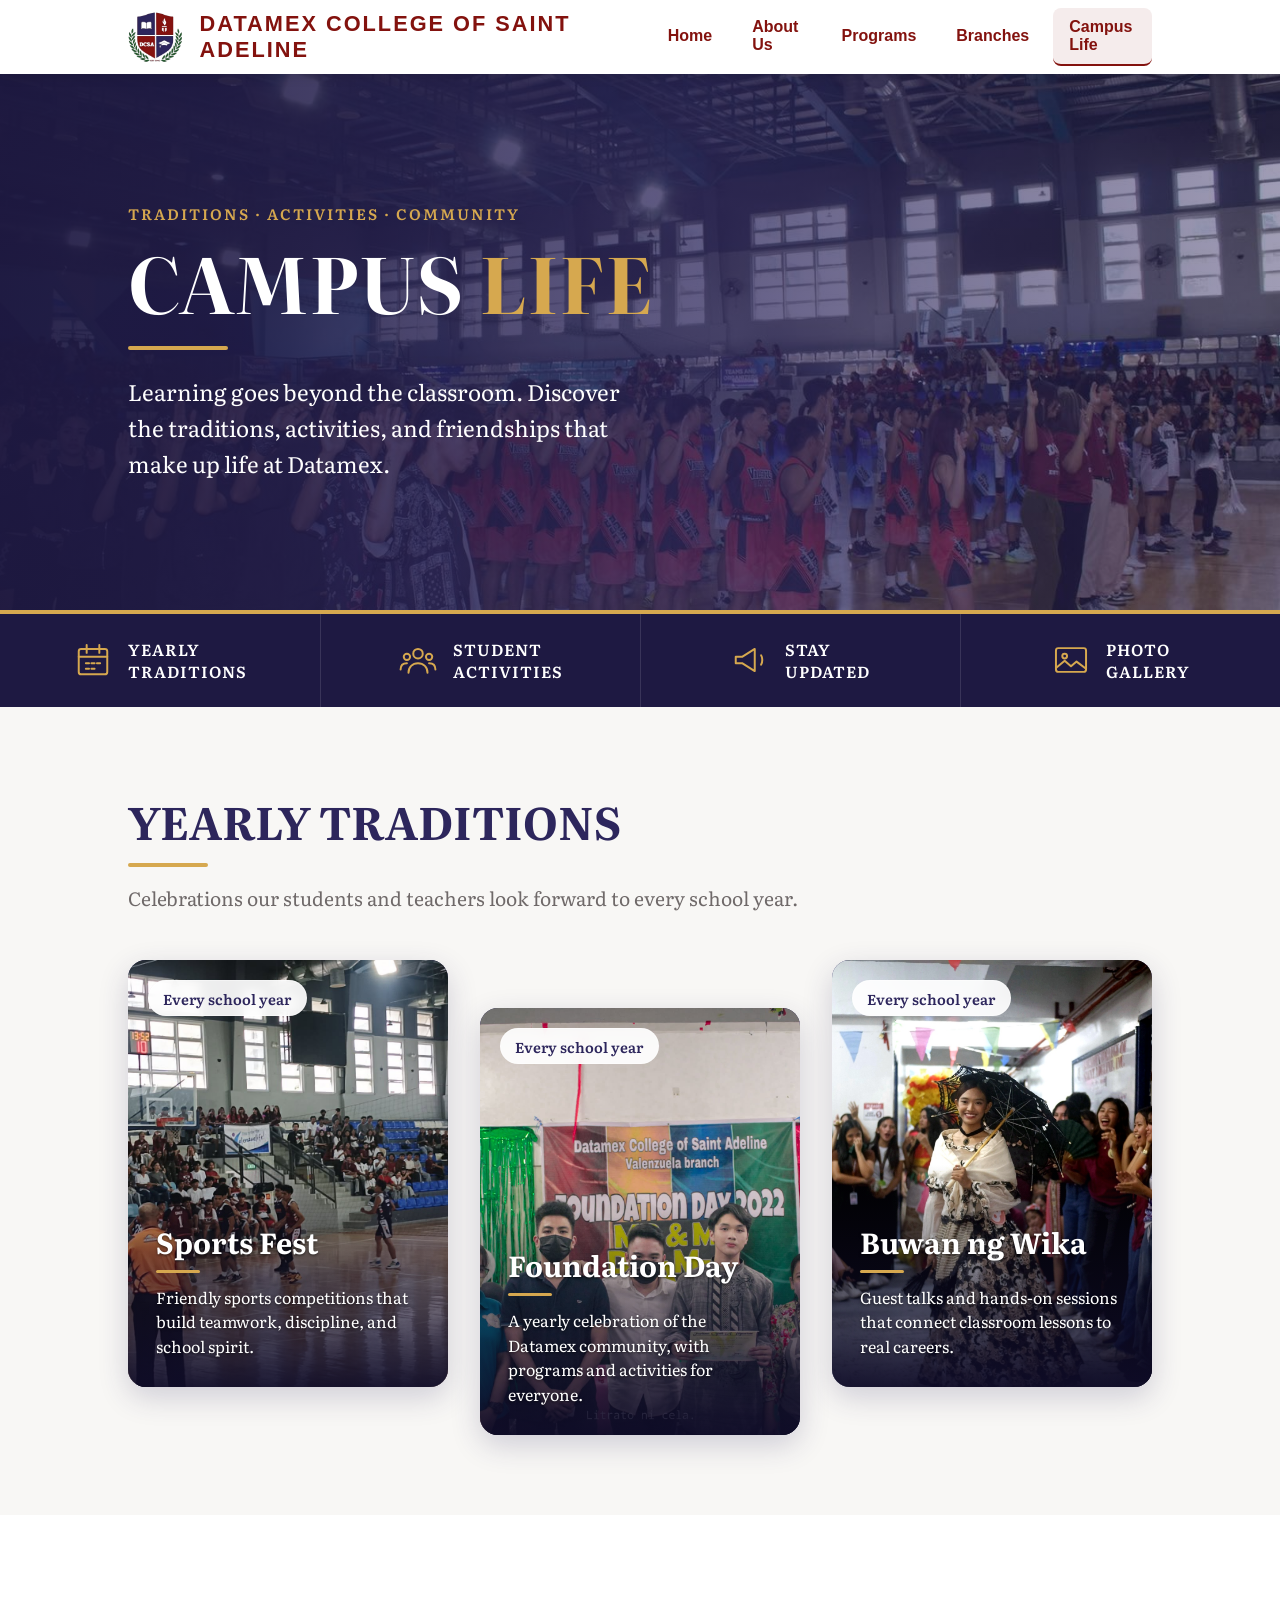
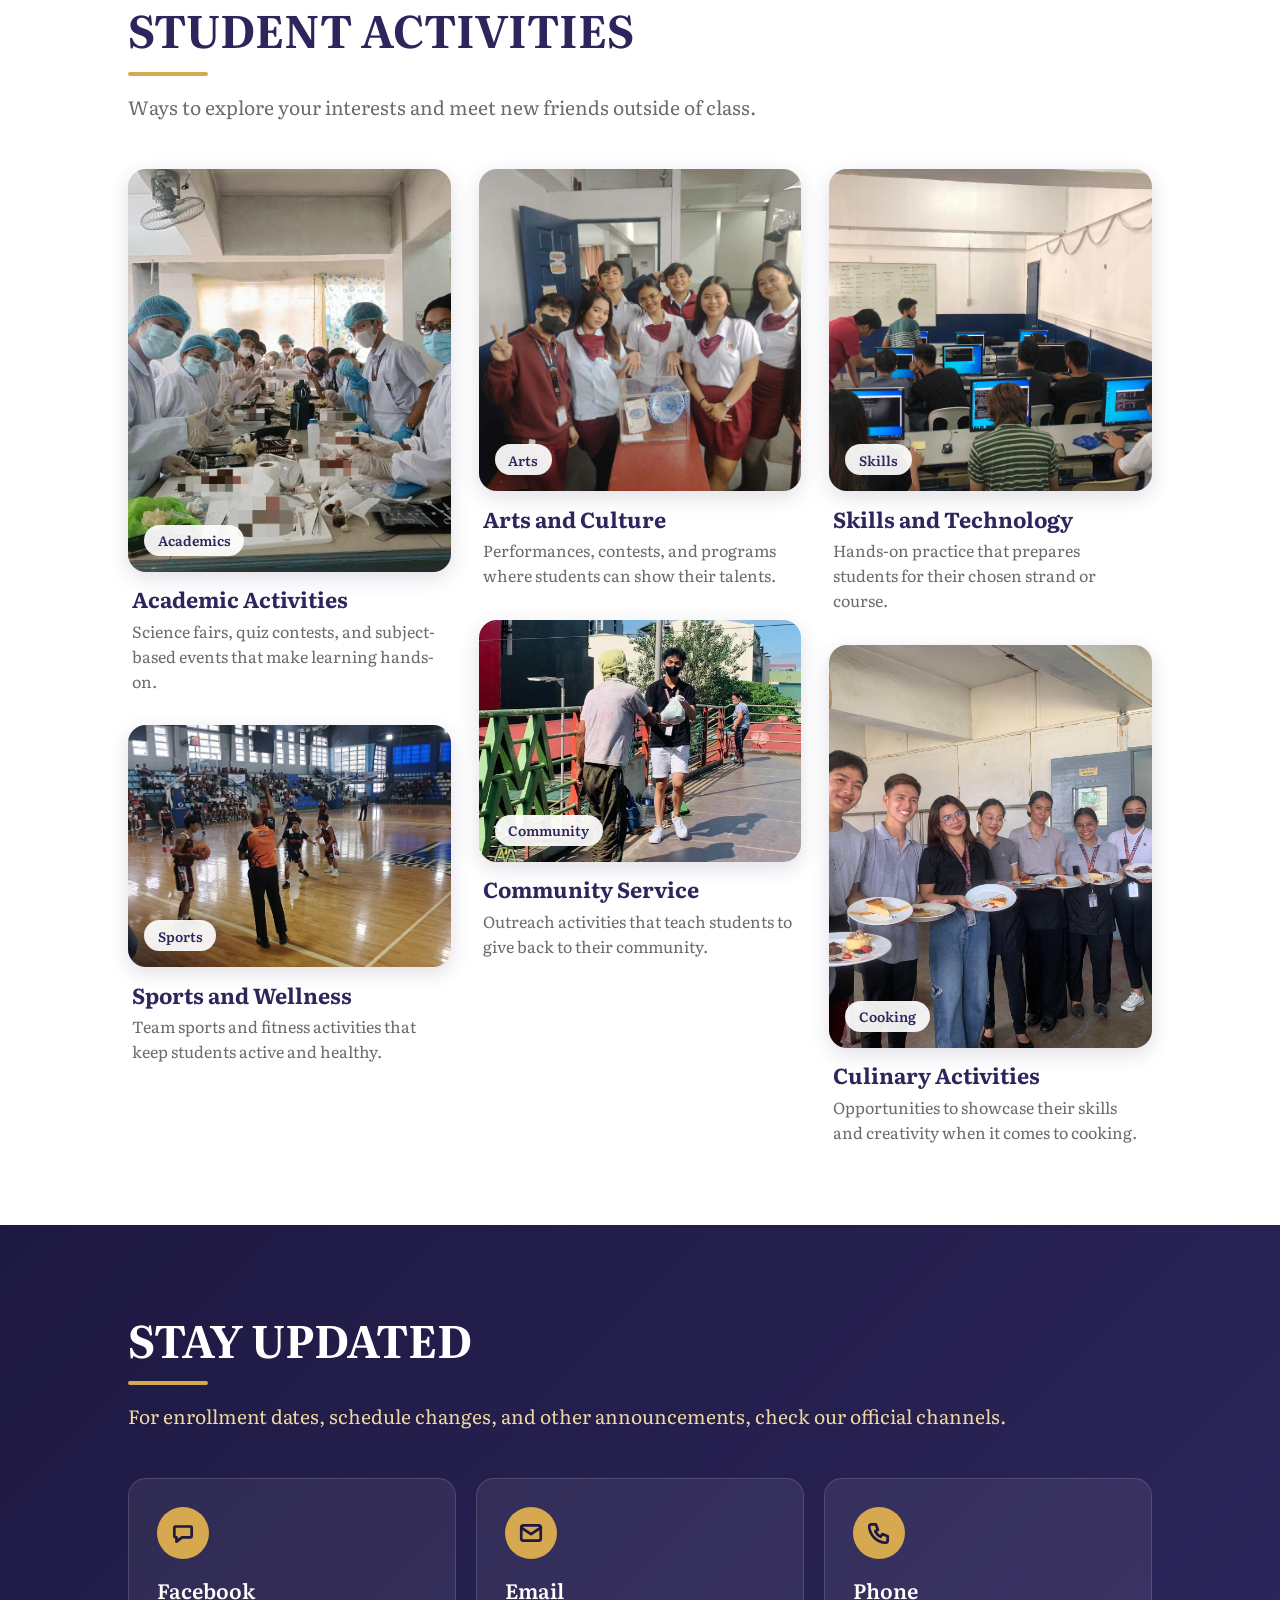
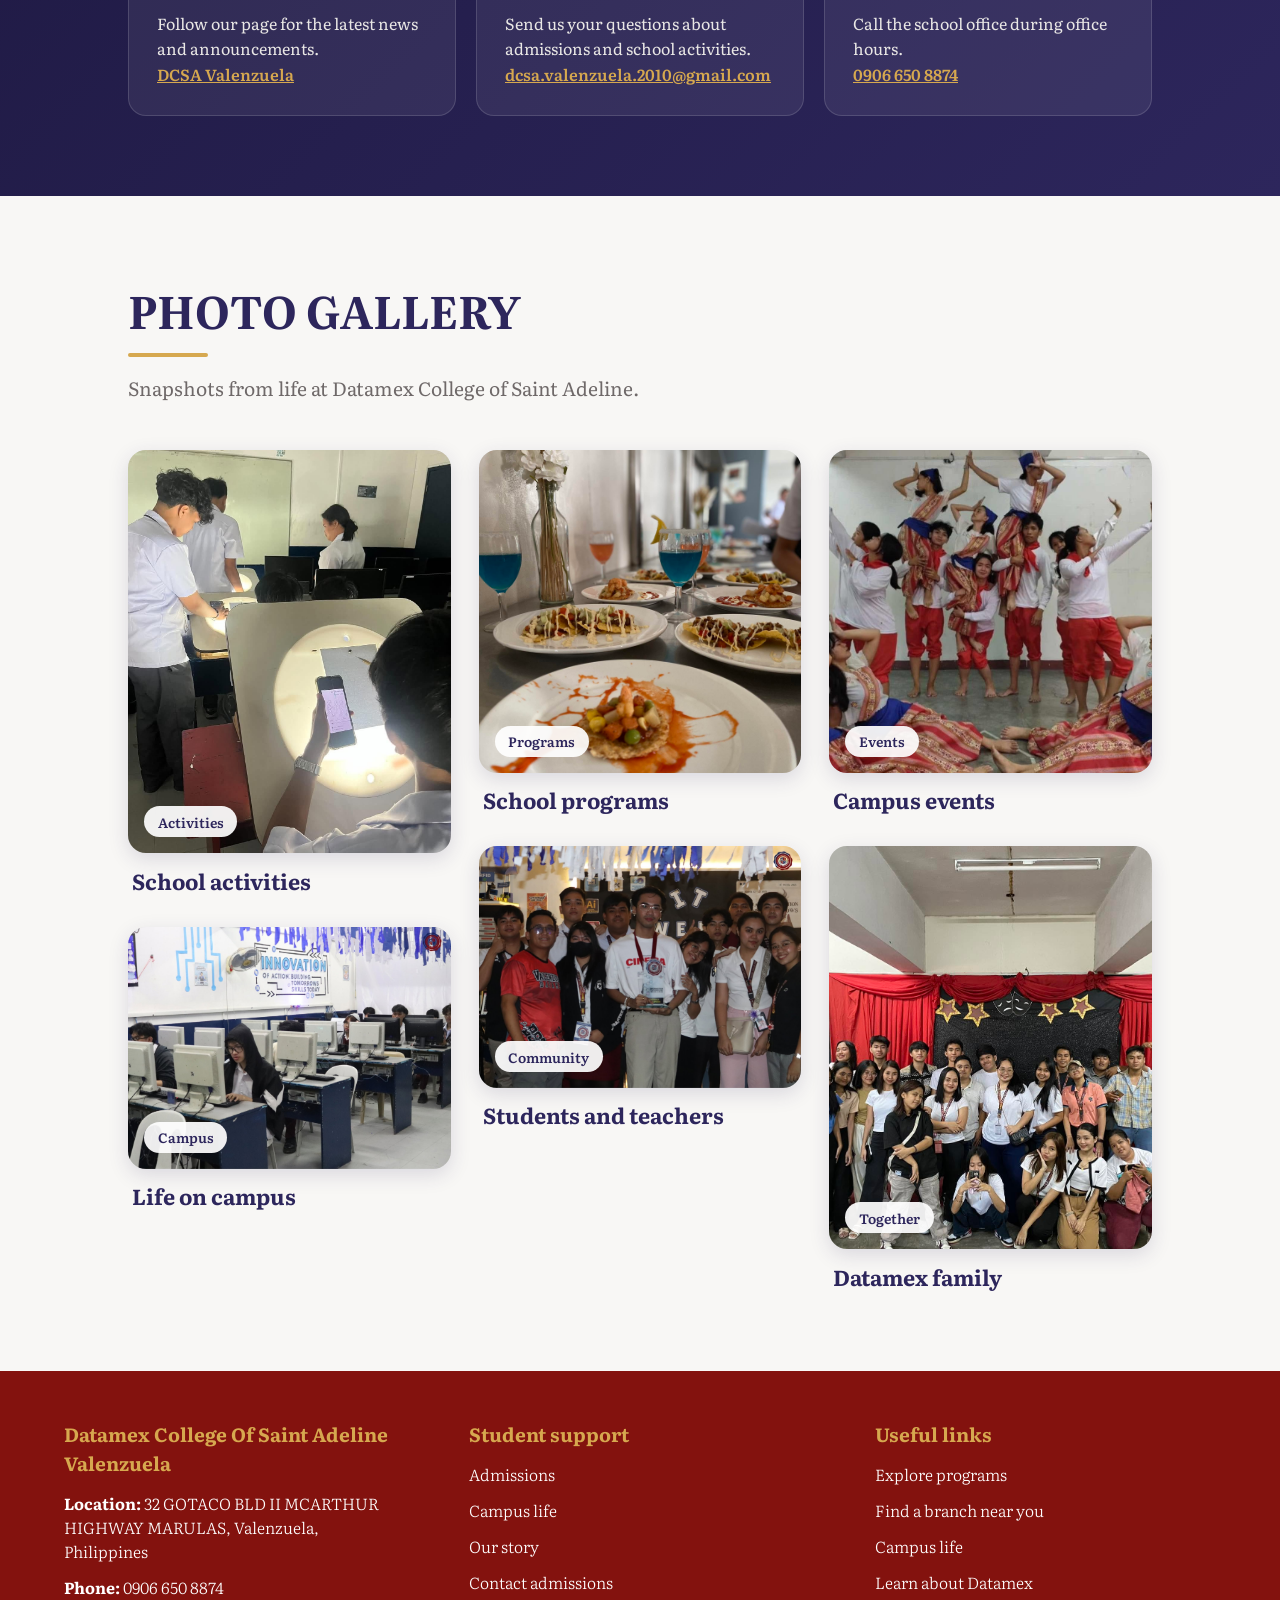
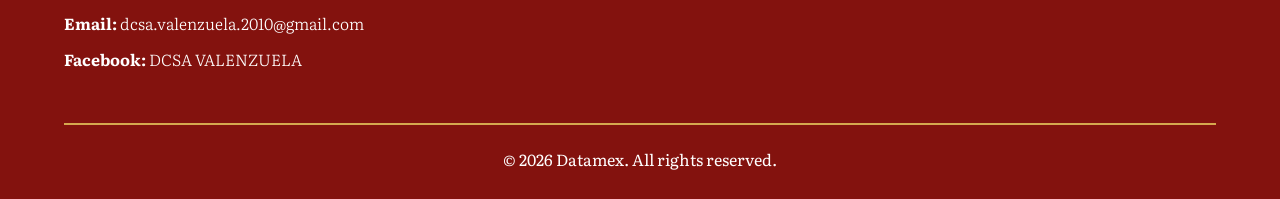
==== events.html @ 6ff703e0 "Added images and videos" ====
<!DOCTYPE html>
<html lang="en">
<head>
    <meta charset="UTF-8">
    <meta name="viewport" content="width=device-width, initial-scale=1.0">
    <meta name="description" content="Campus life at Datamex College of Saint Adeline: yearly traditions, student activities, and where to find the latest news.">
<link rel="preconnect" href="https://fonts.googleapis.com">
<link rel="preconnect" href="https://fonts.gstatic.com" crossorigin>
<link href="https://fonts.googleapis.com/css2?family=Literata:ital,opsz,wght@0,7..72,200..900;1,7..72,200..900&display=swap" rel="stylesheet">
    <link rel="stylesheet" href="styles.css">
    <link rel="stylesheet" href="events.css">
    <title>DCSA | Campus Life</title>
</head>
<body>
<header class="header">
    <a href="index.html" class="logo">
        <span class="logo-img"><img src="images/schools/datamexlogo.jpg" alt=""></span>
        <span class="logo-text">DATAMEX COLLEGE OF SAINT ADELINE</span>
    </a>

    <input type="checkbox" id="nav-check" class="nav-check" aria-label="Toggle navigation menu">
    <label for="nav-check" class="nav-toggle" aria-hidden="true"><span class="bar"></span></label>
    <label for="nav-check" class="nav-backdrop" aria-hidden="true"></label>

    <nav class="navbar" aria-label="Main navigation">
        <a href="index.html" >Home</a>
        <a href="about.html">About Us</a>
        <a href="programs.html">Programs</a>
        <a href="branches.html">Branches</a>
        <a href="events.html" aria-current="page">Campus Life</a>
    </nav>
</header>

<!--Hero-->
<section class="events-hero" id="events-top">
    <div class="eh-main">
        <div class="eh-content">
            <p class="eh-eyebrow">Traditions · Activities · Community</p>
            <h1>Campus <span>Life</span></h1>
            <div class="eh-divider"></div>
            <p class="eh-text">
                Learning goes beyond the classroom. Discover the traditions,
                activities, and friendships that make up life at Datamex.
            </p>
        </div>
    </div>

    <ul class="eh-links">
        <li>
            <a href="#traditions">
                <svg viewBox="0 0 48 48" aria-hidden="true">
                    <rect x="6" y="10" width="36" height="32" rx="3"/>
                    <path d="M6 20h36M16 5v10M32 5v10"/>
                    <path d="M15 28h4M22 28h4M29 28h4M15 35h4M22 35h4"/>
                </svg>
                <span>Yearly<br>Traditions</span>
            </a>
        </li>
        <li>
            <a href="#activities">
                <svg viewBox="0 0 48 48" aria-hidden="true">
                    <circle cx="24" cy="16" r="6"/>
                    <circle cx="10" cy="20" r="4"/>
                    <circle cx="38" cy="20" r="4"/>
                    <path d="M12 40c0-7 5-12 12-12s12 5 12 12"/>
                    <path d="M2 36c0-5 3-8 8-8M46 36c0-5-3-8-8-8"/>
                </svg>
                <span>Student<br>Activities</span>
            </a>
        </li>
        <li>
            <a href="#stay-updated">
                <svg viewBox="0 0 48 48" aria-hidden="true">
                    <path d="M6 20v8h8l16 10V10L14 20H6Z"/>
                    <path d="M38 18c2 3 2 9 0 12"/>
                </svg>
                <span>Stay<br>Updated</span>
            </a>
        </li>
        <li>
            <a href="#gallery">
                <svg viewBox="0 0 48 48" aria-hidden="true">
                    <rect x="5" y="9" width="38" height="30" rx="3"/>
                    <circle cx="16" cy="19" r="3"/>
                    <path d="M5 34l11-9 8 7 7-6 12 9"/>
                </svg>
                <span>Photo<br>Gallery</span>
            </a>
        </li>
    </ul>
</section>

<!-- Yearly Traditions -->
<section class="ev-section ev-traditions" id="traditions">
    <div class="ev-head">
        <h2>Yearly Traditions</h2>
        <p>Celebrations our students and teachers look forward to every school year.</p>
    </div>

    <div class="ev-posters">
        <article class="ev-poster" id="tr-1">
            <img src="images/schools/yearly-event.jpg" alt="Students taking part in an intramurals game">
            <span class="ev-pill">Every school year</span>
            <div class="ev-poster-body">
                <h3>Sports Fest</h3>
                <p>Friendly sports competitions that build teamwork, discipline, and school spirit.</p>
            </div>
            <a class="ev-open" href="#lb-tr-1" aria-label="View larger photo: Sports Fest"></a>
        </article>

        <article class="ev-poster" id="tr-2">
            <img src="images/schools/foundation-day.jpg" alt="Students and teachers celebrating Foundation Day">
            <span class="ev-pill">Every school year</span>
            <div class="ev-poster-body">
                <h3>Foundation Day</h3>
                <p>A yearly celebration of the Datamex community, with programs and activities for everyone.</p>
            </div>
            <a class="ev-open" href="#lb-tr-2" aria-label="View larger photo: Foundation Day"></a>
        </article>

        <article class="ev-poster" id="tr-3">
            <img src="images/schools/buwan-ng-wika.jpg" alt="Students attending a seminar">
            <span class="ev-pill">Every school year</span>
            <div class="ev-poster-body">
                <h3>Buwan ng Wika</h3>
                <p>Guest talks and hands-on sessions that connect classroom lessons to real careers.</p>
            </div>
            <a class="ev-open" href="#lb-tr-3" aria-label="View larger photo: Buwan ng Wika"></a>
        </article>
    </div>
</section>

<!-- Student Activities -->
<section class="ev-section ev-activities" id="activities">
    <div class="ev-head">
        <h2>Student Activities</h2>
        <p>Ways to explore your interests and meet new friends outside of class.</p>
    </div>

    <div class="ev-masonry">
        <figure class="ev-pin ev-pin--tall" id="act-1">
            <div class="ev-pin-img">
                <img src="images/schools/student-activities.jpg" alt="Students joining a science activity" loading="lazy">
                <span class="ev-pin-tag">Academics</span>
                <a class="ev-open" href="#lb-act-1" aria-label="View larger photo: Academic Activities"></a>
            </div>
            <figcaption>
                <h3>Academic Activities</h3>
                <p>Science fairs, quiz contests, and subject-based events that make learning hands-on.</p>
            </figcaption>
        </figure>
        <figure class="ev-pin ev-pin--short" id="act-2">
            <div class="ev-pin-img">
                <img src="images/schools/photo7.jpg" alt="Students playing sports on campus" loading="lazy">
                <span class="ev-pin-tag">Sports</span>
                <a class="ev-open" href="#lb-act-2" aria-label="View larger photo: Sports and Wellness"></a>
            </div>
            <figcaption>
                <h3>Sports and Wellness</h3>
                <p>Team sports and fitness activities that keep students active and healthy.</p>
            </figcaption>
        </figure>
        <figure class="ev-pin ev-pin--mid" id="act-3">
            <div class="ev-pin-img">
                <img src="images/schools/photo2.jpg" alt="Students performing at a school program" loading="lazy">
                <span class="ev-pin-tag">Arts</span>
                <a class="ev-open" href="#lb-act-3" aria-label="View larger photo: Arts and Culture"></a>
            </div>
            <figcaption>
                <h3>Arts and Culture</h3>
                <p>Performances, contests, and programs where students can show their talents.</p>
            </figcaption>
        </figure>
        <figure class="ev-pin ev-pin--short" id="act-4">
            <div class="ev-pin-img">
                <img src="images/schools/com-sevice.jpg" alt="Students working together on a project" loading="lazy">
                <span class="ev-pin-tag">Community</span>
                <a class="ev-open" href="#lb-act-4" aria-label="View larger photo: Community Service"></a>
            </div>
            <figcaption>
                <h3>Community Service</h3>
                <p>Outreach activities that teach students to give back to their community.</p>
            </figcaption>
        </figure>
        <figure class="ev-pin ev-pin--mid" id="act-5">
            <div class="ev-pin-img">
                <img src="images/schools/photo5.jpg" alt="Students using computers in a lab" loading="lazy">
                <span class="ev-pin-tag">Skills</span>
                <a class="ev-open" href="#lb-act-5" aria-label="View larger photo: Skills and Technology"></a>
            </div>
            <figcaption>
                <h3>Skills and Technology</h3>
                <p>Hands-on practice that prepares students for their chosen strand or course.</p>
            </figcaption>
        </figure>
        <figure class="ev-pin ev-pin--tall" id="act-6">
            <div class="ev-pin-img">
                <img src="images/schools/culinary.jpg" alt="Students gathered as a group" loading="lazy">
                <span class="ev-pin-tag">Cooking</span>
                <a class="ev-open" href="#lb-act-6" aria-label="View larger photo: Culinary Activities"></a>
            </div>
            <figcaption>
                <h3>Culinary Activities</h3>
                <p>Opportunities to showcase their skills and creativity when it comes to cooking.</p>
            </figcaption>
        </figure>
    </div>
</section>

<!-- Stay Updated -->
<section class="ev-section ev-announce" id="stay-updated">
    <div class="ev-head">
        <h2>Stay Updated</h2>
        <p>For enrollment dates, schedule changes, and other announcements, check our official channels.</p>
    </div>

    <ul class="ev-channels">
        <li>
            <span class="ev-icon"><svg viewBox="0 0 24 24" aria-hidden="true"><path d="M5 6h14a1 1 0 0 1 1 1v8a1 1 0 0 1-1 1H11l-5 4v-4H5a1 1 0 0 1-1-1V7a1 1 0 0 1 1-1Z"/></svg></span>
            <h3>Facebook</h3>
            <p>Follow our page for the latest news and announcements.</p>
            <p><a href="https://www.facebook.com/datamexcollegeofstadelinevalenzuela">DCSA Valenzuela</a></p>
        </li>
        <li>
            <span class="ev-icon"><svg viewBox="0 0 24 24" aria-hidden="true"><rect x="3" y="5" width="18" height="14" rx="2"/><path d="m3 7 9 6 9-6"/></svg></span>
            <h3>Email</h3>
            <p>Send us your questions about admissions and school activities.</p>
            <p><a href="mailto:dcsa.valenzuela.2010@gmail.com">dcsa.valenzuela.2010@gmail.com</a></p>
        </li>
        <li>
            <span class="ev-icon"><svg viewBox="0 0 24 24" aria-hidden="true"><path d="M5 4h4l2 5-2.5 1.5a11 11 0 0 0 5 5L15 13l5 2v4a2 2 0 0 1-2 2A16 16 0 0 1 3 6a2 2 0 0 1 2-2Z"/></svg></span>
            <h3>Phone</h3>
            <p>Call the school office during office hours.</p>
            <p><a href="tel:+639066508874">0906 650 8874</a></p>
        </li>
    </ul>
</section>

<!-- Photo Gallery -->
<section class="ev-section ev-gallery" id="gallery">
    <div class="ev-head">
        <h2>Photo Gallery</h2>
        <p>Snapshots from life at Datamex College of Saint Adeline.</p>
    </div>

    <div class="ev-masonry">
        <figure class="ev-pin ev-pin--tall" id="gal-1">
            <div class="ev-pin-img">
                <img src="images/schools/cl-animation.jpg" alt="Students gathered during a school activity" loading="lazy">
                <span class="ev-pin-tag">Activities</span>
                <a class="ev-open" href="#lb-gal-1" aria-label="View larger photo: School activities"></a>
            </div>
            <figcaption>
                <h3>School activities</h3>
            </figcaption>
        </figure>
        <figure class="ev-pin ev-pin--short" id="gal-2">
            <div class="ev-pin-img">
                <img src="images/schools/cl-lifeoncampus.jpg" alt="Students on campus" loading="lazy">
                <span class="ev-pin-tag">Campus</span>
                <a class="ev-open" href="#lb-gal-2" aria-label="View larger photo: Life on campus"></a>
            </div>
            <figcaption>
                <h3>Life on campus</h3>
            </figcaption>
        </figure>
        <figure class="ev-pin ev-pin--mid" id="gal-3">
            <div class="ev-pin-img">
                <img src="images/schools/cookingevent.jpg" alt="Students at a school program" loading="lazy">
                <span class="ev-pin-tag">Programs</span>
                <a class="ev-open" href="#lb-gal-3" aria-label="View larger photo: School programs"></a>
            </div>
            <figcaption>
                <h3>School programs</h3>
            </figcaption>
        </figure>
        <figure class="ev-pin ev-pin--short" id="gal-4">
            <div class="ev-pin-img">
                <img src="images/schools/cl-students-teachers.jpg" alt="Students and teachers together" loading="lazy">
                <span class="ev-pin-tag">Community</span>
                <a class="ev-open" href="#lb-gal-4" aria-label="View larger photo: Students and teachers"></a>
            </div>
            <figcaption>
                <h3>Students and teachers</h3>
            </figcaption>
        </figure>
        <figure class="ev-pin ev-pin--mid" id="gal-5">
            <div class="ev-pin-img">
                <img src="images/schools/cl-campusevents.jpg" alt="Students enjoying a campus event" loading="lazy">
                <span class="ev-pin-tag">Events</span>
                <a class="ev-open" href="#lb-gal-5" aria-label="View larger photo: Campus events"></a>
            </div>
            <figcaption>
                <h3>Campus events</h3>
            </figcaption>
        </figure>
        <figure class="ev-pin ev-pin--tall" id="gal-6">
            <div class="ev-pin-img">
                <img src="images/schools/cl-datamexfam.jpg" alt="A group photo of Datamex students" loading="lazy">
                <span class="ev-pin-tag">Together</span>
                <a class="ev-open" href="#lb-gal-6" aria-label="View larger photo: Datamex family"></a>
            </div>
            <figcaption>
                <h3>Datamex family</h3>
            </figcaption>
        </figure>
    </div>
</section>

<!-- Photo viewers (CSS only, :target) -->
<div class="ev-lightbox" id="lb-tr-1" role="dialog" aria-label="Sports Fest">
    <a class="el-backdrop" href="#tr-1" aria-label="Close"></a>
    <figure>
        <img src="images/schools/yearly-event.jpg" alt="Students taking part in an intramurals game" loading="lazy">
        <figcaption>Sports Fest</figcaption>
    </figure>
    <a class="el-btn el-close" href="#tr-1" aria-label="Close">&times;</a>
    <a class="el-btn el-prev" href="#lb-tr-3" aria-label="Previous photo">&#8249;</a>
    <a class="el-btn el-next" href="#lb-tr-2" aria-label="Next photo">&#8250;</a>
</div>

<div class="ev-lightbox" id="lb-tr-2" role="dialog" aria-label="Foundation Day">
    <a class="el-backdrop" href="#tr-2" aria-label="Close"></a>
    <figure>
        <img src="images/schools/foundation-day.jpg" alt="Students and teachers celebrating Foundation Day" loading="lazy">
        <figcaption>Foundation Day</figcaption>
    </figure>
    <a class="el-btn el-close" href="#tr-2" aria-label="Close">&times;</a>
    <a class="el-btn el-prev" href="#lb-tr-1" aria-label="Previous photo">&#8249;</a>
    <a class="el-btn el-next" href="#lb-tr-3" aria-label="Next photo">&#8250;</a>
</div>

<div class="ev-lightbox" id="lb-tr-3" role="dialog" aria-label="Buwan ng Wika">
    <a class="el-backdrop" href="#tr-3" aria-label="Close"></a>
    <figure>
        <img src="images/schools/buwan-ng-wika.jpg" alt="Students attending a seminar" loading="lazy">
        <figcaption>Buwan ng Wika</figcaption>
    </figure>
    <a class="el-btn el-close" href="#tr-3" aria-label="Close">&times;</a>
    <a class="el-btn el-prev" href="#lb-tr-2" aria-label="Previous photo">&#8249;</a>
    <a class="el-btn el-next" href="#lb-tr-1" aria-label="Next photo">&#8250;</a>
</div>

<div class="ev-lightbox" id="lb-act-1" role="dialog" aria-label="Academic Activities">
    <a class="el-backdrop" href="#act-1" aria-label="Close"></a>
    <figure>
        <img src="images/schools/student-activities.jpg" alt="Students joining a science activity" loading="lazy">
        <figcaption>Academic Activities</figcaption>
    </figure>
    <a class="el-btn el-close" href="#act-1" aria-label="Close">&times;</a>
    <a class="el-btn el-prev" href="#lb-act-6" aria-label="Previous photo">&#8249;</a>
    <a class="el-btn el-next" href="#lb-act-2" aria-label="Next photo">&#8250;</a>
</div>

<div class="ev-lightbox" id="lb-act-2" role="dialog" aria-label="Sports and Wellness">
    <a class="el-backdrop" href="#act-2" aria-label="Close"></a>
    <figure>
        <img src="images/schools/photo7.jpg" alt="Students playing sports on campus" loading="lazy">
        <figcaption>Sports and Wellness</figcaption>
    </figure>
    <a class="el-btn el-close" href="#act-2" aria-label="Close">&times;</a>
    <a class="el-btn el-prev" href="#lb-act-1" aria-label="Previous photo">&#8249;</a>
    <a class="el-btn el-next" href="#lb-act-3" aria-label="Next photo">&#8250;</a>
</div>

<div class="ev-lightbox" id="lb-act-3" role="dialog" aria-label="Arts and Culture">
    <a class="el-backdrop" href="#act-3" aria-label="Close"></a>
    <figure>
        <img src="images/schools/photo2.jpg" alt="Students performing at a school program" loading="lazy">
        <figcaption>Arts and Culture</figcaption>
    </figure>
    <a class="el-btn el-close" href="#act-3" aria-label="Close">&times;</a>
    <a class="el-btn el-prev" href="#lb-act-2" aria-label="Previous photo">&#8249;</a>
    <a class="el-btn el-next" href="#lb-act-4" aria-label="Next photo">&#8250;</a>
</div>

<div class="ev-lightbox" id="lb-act-4" role="dialog" aria-label="Community Service">
    <a class="el-backdrop" href="#act-4" aria-label="Close"></a>
    <figure>
        <img src="images/schools/com-sevice.jpg" alt="Students working together on a project" loading="lazy">
        <figcaption>Community Service</figcaption>
    </figure>
    <a class="el-btn el-close" href="#act-4" aria-label="Close">&times;</a>
    <a class="el-btn el-prev" href="#lb-act-3" aria-label="Previous photo">&#8249;</a>
    <a class="el-btn el-next" href="#lb-act-5" aria-label="Next photo">&#8250;</a>
</div>

<div class="ev-lightbox" id="lb-act-5" role="dialog" aria-label="Skills and Technology">
    <a class="el-backdrop" href="#act-5" aria-label="Close"></a>
    <figure>
        <img src="images/schools/photo5.jpg" alt="Students using computers in a lab" loading="lazy">
        <figcaption>Skills and Technology</figcaption>
    </figure>
    <a class="el-btn el-close" href="#act-5" aria-label="Close">&times;</a>
    <a class="el-btn el-prev" href="#lb-act-4" aria-label="Previous photo">&#8249;</a>
    <a class="el-btn el-next" href="#lb-act-6" aria-label="Next photo">&#8250;</a>
</div>

<div class="ev-lightbox" id="lb-act-6" role="dialog" aria-label="Culinary Activities">
    <a class="el-backdrop" href="#act-6" aria-label="Close"></a>
    <figure>
        <img src="images/schools/culinary.jpg" alt="Students gathered as a group" loading="lazy">
        <figcaption>Culinary Activities</figcaption>
    </figure>
    <a class="el-btn el-close" href="#act-6" aria-label="Close">&times;</a>
    <a class="el-btn el-prev" href="#lb-act-5" aria-label="Previous photo">&#8249;</a>
    <a class="el-btn el-next" href="#lb-act-1" aria-label="Next photo">&#8250;</a>
</div>

<div class="ev-lightbox" id="lb-gal-1" role="dialog" aria-label="School activities">
    <a class="el-backdrop" href="#gal-1" aria-label="Close"></a>
    <figure>
        <img src="images/schools/cl-animation.jpg" alt="Students gathered during a school activity" loading="lazy">
        <figcaption>School activities</figcaption>
    </figure>
    <a class="el-btn el-close" href="#gal-1" aria-label="Close">&times;</a>
    <a class="el-btn el-prev" href="#lb-gal-6" aria-label="Previous photo">&#8249;</a>
    <a class="el-btn el-next" href="#lb-gal-2" aria-label="Next photo">&#8250;</a>
</div>

<div class="ev-lightbox" id="lb-gal-2" role="dialog" aria-label="Life on campus">
    <a class="el-backdrop" href="#gal-2" aria-label="Close"></a>
    <figure>
        <img src="images/schools/cl-lifeoncampus.jpg" alt="Students on campus" loading="lazy">
        <figcaption>Life on campus</figcaption>
    </figure>
    <a class="el-btn el-close" href="#gal-2" aria-label="Close">&times;</a>
    <a class="el-btn el-prev" href="#lb-gal-1" aria-label="Previous photo">&#8249;</a>
    <a class="el-btn el-next" href="#lb-gal-3" aria-label="Next photo">&#8250;</a>
</div>

<div class="ev-lightbox" id="lb-gal-3" role="dialog" aria-label="School programs">
    <a class="el-backdrop" href="#gal-3" aria-label="Close"></a>
    <figure>
        <img src="images/schools/cookingevent.jpg" alt="Students at a school program" loading="lazy">
        <figcaption>School programs</figcaption>
    </figure>
    <a class="el-btn el-close" href="#gal-3" aria-label="Close">&times;</a>
    <a class="el-btn el-prev" href="#lb-gal-2" aria-label="Previous photo">&#8249;</a>
    <a class="el-btn el-next" href="#lb-gal-4" aria-label="Next photo">&#8250;</a>
</div>

<div class="ev-lightbox" id="lb-gal-4" role="dialog" aria-label="Students and teachers">
    <a class="el-backdrop" href="#gal-4" aria-label="Close"></a>
    <figure>
        <img src="images/schools/cl-students-teachers.jpg" alt="Students and teachers together" loading="lazy">
        <figcaption>Students and teachers</figcaption>
    </figure>
    <a class="el-btn el-close" href="#gal-4" aria-label="Close">&times;</a>
    <a class="el-btn el-prev" href="#lb-gal-3" aria-label="Previous photo">&#8249;</a>
    <a class="el-btn el-next" href="#lb-gal-5" aria-label="Next photo">&#8250;</a>
</div>

<div class="ev-lightbox" id="lb-gal-5" role="dialog" aria-label="Campus events">
    <a class="el-backdrop" href="#gal-5" aria-label="Close"></a>
    <figure>
        <img src="images/schools/cl-campusevents.jpg" alt="Students enjoying a campus event" loading="lazy">
        <figcaption>Campus events</figcaption>
    </figure>
    <a class="el-btn el-close" href="#gal-5" aria-label="Close">&times;</a>
    <a class="el-btn el-prev" href="#lb-gal-4" aria-label="Previous photo">&#8249;</a>
    <a class="el-btn el-next" href="#lb-gal-6" aria-label="Next photo">&#8250;</a>
</div>

<div class="ev-lightbox" id="lb-gal-6" role="dialog" aria-label="Datamex family">
    <a class="el-backdrop" href="#gal-6" aria-label="Close"></a>
    <figure>
        <img src="images/schools/cl-datamexfam.jpg" alt="A group photo of Datamex students" loading="lazy">
        <figcaption>Datamex family</figcaption>
    </figure>
    <a class="el-btn el-close" href="#gal-6" aria-label="Close">&times;</a>
    <a class="el-btn el-prev" href="#lb-gal-5" aria-label="Previous photo">&#8249;</a>
    <a class="el-btn el-next" href="#lb-gal-1" aria-label="Next photo">&#8250;</a>
</div>

<!--Footer-->
<footer>
  <div class="cols">
    <section>
      <h3>Datamex College Of Saint Adeline Valenzuela</h3>
      <p><b>Location:</b> 32 GOTACO BLD II MCARTHUR HIGHWAY MARULAS, Valenzuela, Philippines</p>
      <p><b>Phone:</b> 0906 650 8874</p>
      <p><b>Email:</b> <a href="mailto:dcsa.valenzuela.2010@gmail.com">dcsa.valenzuela.2010@gmail.com</a></p>
      <p><b>Facebook:</b> <a href="https://www.facebook.com/datamexcollegeofstadelinevalenzuela">DCSA VALENZUELA</a></p>
    </section>
    <nav aria-label="Student support">
      <h3>Student support</h3>
      <ul>
        <li><a href="programs.html#shs-requirements">Admissions</a></li>
        <li><a href="events.html">Campus life</a></li>
        <li><a href="about.html">Our story</a></li>
        <li><a href="#">Contact admissions</a></li>
      </ul>
    </nav>
    <nav aria-label="Useful links">
      <h3>Useful links</h3>
      <ul>
        <li><a href="programs.html">Explore programs</a></li>
        <li><a href="branches.html">Find a branch near you</a></li>
        <li><a href="events.html">Campus life</a></li>
        <li><a href="about.html">Learn about Datamex</a></li>
      </ul>
    </nav>
  </div>
  <div class="bottom">© 2026 Datamex. All rights reserved.</div>
</footer>
</body>
</html>
---- styles.css ----
:root {
    /* Primary Colors */
    --primary: #83120e;
    --secondary: #2d265c;

    /* Supporting Colors */
    --primary-light: #b33a34;
    --primary-dark: #5c0d0a;

    --secondary-light: #514b82;
    --secondary-dark: #1e1942;

    /* Neutral Colors */
    --white: #ffffff;
    --off-white: #f8f7f5;
    --light-gray: #e9e7e5;
    --gray: #777777;
    --dark: #252525;

    /* Accent */
    --accent: #d6a84f;
    --accent-light: #f0d9a0;

    /* Borders */
    --border: #ddd8d6;

    /* Text */
    --text: #2b2727;
    --text-muted: #6f6969;

    /* Layout */
    --header-h: 74px;
    --pad-x: max(10%, calc((100% - 1200px) / 2));
    --nav-break: 1200px; /* informational: hamburger kicks in at this width */
}

html {
    scroll-behavior: smooth;
    scroll-padding-top: var(--header-h);
    -webkit-text-size-adjust: 100%;
}

* {
    scroll-behavior: smooth;
    margin: 0;
    padding: 0;
    box-sizing: border-box;
    font-family: 'Literata', sans-serif;
}

body {
    background-color: var(--white);
    color: black;
}

/* ---------- Header ---------- */
.header {
    position: fixed;
    top: 0;
    left: 0;
    width: 100%;
    height: var(--header-h);
    padding: 0 var(--pad-x);
    background: var(--white);
    box-shadow: 0 2px 12px rgba(0, 0, 0, 0.1);
    display: flex;
    justify-content: space-between;
    align-items: center;
    gap: 1rem;
    z-index: 100;
}

/* shield logo + spaced-out school name */
.logo {
    display: flex;
    align-items: center;
    gap: 1.1rem;
    min-width: 0;
    text-decoration: none;
}

.logo-img {
    flex: none;
    width: 54px;
    height: 54px;
    overflow: hidden;
}

.logo-img img {
    display: block;
    width: 100%;
    height: 100%;
    object-fit: contain;
    transform: scale(1.45);   /* trims the white space around the shield */
}

.logo-text {
    font-family: "Segoe UI", Verdana, Arial, sans-serif;
    font-size: clamp(1rem, 1.7vw, 1.4rem);
    font-weight: 700;
    letter-spacing: 2px;
    line-height: 1.2;
    text-transform: uppercase;
    color: var(--primary);
}

/* ---------- Nav links ---------- */
.navbar {
    display: flex;
    align-items: center;
    gap: 0.5rem;
}

.navbar a {
    padding: 0.6rem 1rem;
    border-bottom: 2px solid transparent;
    border-radius: 8px;
    font-family: Arial, Helvetica, sans-serif;
    font-size: 1rem;
    font-weight: 700;
    color: var(--primary);
    text-decoration: none;
    transition: background .3s, color .3s, border-color .3s;
}

.navbar a:hover {
    background: rgba(166, 112, 110, 0.242);
    color: var(--primary);
}

/* highlighted tab for the current page */
.navbar a[aria-current="page"] {
    background: rgba(131, 18, 14, 0.08);
    border-bottom-color: var(--primary);
    color: var(--primary);
}

.navbar a:focus-visible,
.logo:focus-visible,
.nav-check:focus-visible + .nav-toggle {
    outline: 2px solid var(--accent);
    outline-offset: 4px;
}

/* ---------- Hamburger (hidden on desktop) ---------- */
.nav-toggle {
    display: none;
    flex: none;
    width: 44px;
    height: 44px;
    padding: 0;
    background: transparent;
    border: 0;
    border-radius: 6px;
    cursor: pointer;
    position: relative;
}

/* hidden checkbox that drives the menu (stays keyboard-focusable) */
.nav-check {
    position: absolute;
    right: 5%;
    top: calc((var(--header-h) - 44px) / 2);
    width: 44px;
    height: 44px;
    margin: 0;
    opacity: 0;
    z-index: 2;
    cursor: pointer;
    display: none;
}

.nav-backdrop { display: none; }

.nav-toggle .bar,
.nav-toggle .bar::before,
.nav-toggle .bar::after {
    content: "";
    position: absolute;
    left: 10px;
    width: 24px;
    height: 3px;
    background: var(--primary);
    border-radius: 2px;
    transition: transform .3s, opacity .2s, top .3s;
}

.nav-toggle .bar { top: 20px; }
.nav-toggle .bar::before { top: -8px; left: 0; }
.nav-toggle .bar::after { top: 8px; left: 0; }

/* morph into an X while open */
.nav-check:checked + .nav-toggle .bar { background: transparent; }
.nav-check:checked + .nav-toggle .bar::before { top: 0; transform: rotate(45deg); }
.nav-check:checked + .nav-toggle .bar::after { top: 0; transform: rotate(-45deg); }

/* ---------- Mobile / tablet navigation ---------- */
@media (max-width: 1200px) {
    :root { --header-h: 68px; --pad-x: 5%; }

    .logo { gap: 0.6rem; }

    .logo-img { width: 44px; height: 44px; }

    .logo-text {
        font-size: clamp(0.7rem, 3vw, 1rem);
        letter-spacing: 1px;
    }

    .nav-toggle { display: block; }
    .nav-check { display: block; }

    /* dropdown panel */
    .navbar {
        position: fixed;
        top: var(--header-h);
        left: 0;
        right: 0;
        flex-direction: column;
        align-items: stretch;
        gap: 0;
        max-height: calc(100dvh - var(--header-h));
        overflow-y: auto;
        background: var(--white);
        border-top: 3px solid var(--accent);
        box-shadow: 0 12px 24px rgba(0, 0, 0, 0.2);
        transform: translateY(-12px);
        opacity: 0;
        visibility: hidden;
        transition: transform .3s, opacity .3s, visibility 0s .3s;
    }

    .nav-check:checked ~ .navbar {
        transform: none;
        opacity: 1;
        visibility: visible;
        transition: transform .3s, opacity .3s, visibility 0s;
    }

    /* tap anywhere outside the menu to close it */
    .nav-check:checked ~ .nav-backdrop {
        display: block;
        position: fixed;
        inset: var(--header-h) 0 0 0;
        z-index: -1;
    }

    /* lock page scroll while the menu is open */
    body:has(.nav-check:checked) { overflow: hidden; }

    .navbar a {
        padding: 1rem 5%;
        border-radius: 0;
        border-left: 5px solid transparent;
        border-bottom: 1px solid var(--border);
        font-size: 1.1rem;
    }

    .navbar a:last-child { border-bottom: none; }

    .navbar a[aria-current="page"] {
        background: var(--off-white);
        border-left-color: var(--primary);
        border-bottom: 1px solid var(--border);
    }
}

@media (prefers-reduced-motion: reduce) {
    .nav-toggle .bar,
    .nav-toggle .bar::before,
    .nav-toggle .bar::after,
    .navbar,
    .nav-check:checked ~ .navbar { transition: none; }
}

/* ---------- Hero ---------- */
.hero {
    padding-top: var(--header-h); /* clears the fixed header */
    background: var(--secondary-dark);
}

.hero .hero-main {
    position: relative;
    min-height: 70vh;
    background: url('images/gotaco.png') no-repeat center right / cover;
}

/* gold slanted edge via drop-shadow on the wrapper */
.hero .hero-panel-wrap {
    position: absolute;
    inset: 0 auto 0 0;
    width: 60%;
    filter: drop-shadow(4px 0 0 var(--accent));
}

.hero .hero-panel {
    height: 100%;
    padding: 0 18% 0 10%;
    display: flex;
    flex-direction: column;
    justify-content: center;
    background: linear-gradient(160deg, var(--primary), var(--primary-dark));
    -webkit-clip-path: polygon(0 0, 100% 0, 82% 100%, 0 100%);
    clip-path: polygon(0 0, 100% 0, 82% 100%, 0 100%);
    color: var(--white);
}

.hero .hero-eyebrow {
    font-size: 0.95rem;
    font-weight: 600;
    letter-spacing: 2px;
    text-transform: uppercase;
    color: var(--accent);
    margin-bottom: 1.25rem;
}

.hero h1 {
    font-size: clamp(3rem, 6vw, 5.2rem);
    font-weight: 700;
    line-height: 1.05;
    text-transform: uppercase;
    margin-bottom: 1.25rem;
}

.hero h1 span {
    color: var(--accent);
}

.hero .hero-text {
    font-size: 1.4rem;
    line-height: 1.6;
    max-width: 380px;
    margin-bottom: 1.75rem;
}

.hero .hero-divider {
    width: 90px;
    height: 3px;
    margin-bottom: 1.25rem;
    background: var(--accent);
    border-radius: 2px;
}

.hero .hero-divider.short {
    width: 60px;
    margin: 1.25rem 0 0;
}

.hero .hero-levels {
    font-size: 1rem;
    font-weight: 600;
    letter-spacing: 1.5px;
    text-transform: uppercase;
}

/* Feature strip */
.hero .hero-features {
    list-style: none;
    display: grid;
    grid-template-columns: repeat(4, 1fr);
    background: var(--secondary-dark);
}

.hero .hero-features li {
    display: flex;
    flex-direction: column;
    align-items: center;
    gap: 0.75rem;
    padding: 1.75rem 1rem;
    text-align: center;
    font-size: 1rem;
    font-weight: 600;
    letter-spacing: 1px;
    text-transform: uppercase;
    line-height: 1.4;
    color: var(--white);
    border-left: 1px solid rgba(255, 255, 255, 0.12);
}

.hero .hero-features li:first-child {
    border-left: none;
}

.hero .hero-features svg {
    width: 48px;
    height: 48px;
    fill: none;
    stroke: var(--accent);
    stroke-width: 2.5;
    stroke-linecap: round;
    stroke-linejoin: round;
}

@media (max-width: 900px) {
    .hero .hero-main {
        min-height: auto;
        display: flex;
        flex-direction: column;
        justify-content: flex-end;
        padding-top: 280px; /* photo shows above the panel */
    }

    .hero .hero-panel-wrap {
        position: static;
        width: 100%;
        filter: none;
        border-top: 4px solid var(--accent);
    }

    .hero .hero-panel {
        padding: 2.5rem 5%;
        -webkit-clip-path: none;
        clip-path: none;
    }

    .hero .hero-features {
        grid-template-columns: repeat(2, 1fr);
    }

    .hero .hero-features li:nth-child(3) {
        border-left: none;
    }
}
/* ---------- Intro ---------- */
.intro {
    padding: 80px var(--pad-x);
    display: grid;
    grid-template-columns: 1fr 1.2fr;
    align-items: center;
    gap: 3rem;
    background: var(--off-white);
}

.intro .intro-content h2 {
    font-size: clamp(2.2rem, 4vw, 3.4rem);
    font-weight: 700;
    line-height: 1.15;
    text-transform: uppercase;
    color: var(--secondary);
    margin-bottom: 1.25rem;
}

.intro .intro-content p {
    font-size: 1.3rem;
    line-height: 1.7;
    color: var(--text-muted);
    margin-bottom: 1.75rem;
    max-width: 480px;
}

.intro .intro-link {
    display: inline-flex;
    align-items: center;
    gap: 0.5rem;
    padding-bottom: 4px;
    border-bottom: 2px solid var(--accent);
    font-size: 1.1rem;
    font-weight: 600;
    color: var(--secondary);
    text-decoration: none;
    transition: .3s;
}

.intro .intro-link span {
    transition: transform .3s;
}

.intro .intro-link:hover {
    color: var(--primary);
    border-color: var(--primary);
}

.intro .intro-link:hover span {
    transform: translateX(6px);
}

.intro .intro-link:focus-visible {
    outline: 2px solid var(--accent);
    outline-offset: 4px;
}

.intro .intro-img img {
    display: block;
    width: 100%;
    aspect-ratio: 16 / 10;
    object-fit: cover;
    background: var(--light-gray);
    border-radius: 10px;
    box-shadow: 0 8px 24px rgba(45, 38, 92, 0.18);
}

@media (max-width: 768px) {
    .intro {
        grid-template-columns: 1fr;
        padding: 3rem 5%;
        gap: 2rem;
    }
}

/* ---------- Program Rows ----------
   Airy editorial rows: lots of empty space around every row, no divider
   lines (the space does the separating), sides alternate. */
.program-rows {
    padding: 4rem var(--pad-x);
    background: var(--off-white);
}

.program-rows .program-row {
    display: grid;
    grid-template-columns: 1fr 1.15fr;
    align-items: center;
    gap: 6rem;
    padding: 6.5rem 0;
}

/* even rows: photo on the left, text on the right */
.program-rows .program-row:nth-child(even) {
    grid-template-columns: 1.15fr 1fr;
}

.program-rows .program-row:nth-child(even) .program-img {
    order: -1;
}

.program-rows .eyebrow {
    font-size: 0.85rem;
    font-weight: 600;
    letter-spacing: 3px;
    text-transform: uppercase;
    color: var(--accent);
    margin-bottom: 1.25rem;
}

.program-rows .program-text h2 {
    font-size: clamp(2rem, 3.4vw, 3rem);
    font-weight: 700;
    line-height: 1.12;
    text-transform: uppercase;
    color: var(--secondary);
    margin-bottom: 1.5rem;
}

.program-rows .program-desc {
    font-size: 1.2rem;
    line-height: 1.8;
    color: var(--text-muted);
    max-width: 420px;
    margin-bottom: 2.25rem;
}

.program-rows .program-link {
    display: inline-flex;
    align-items: center;
    gap: 0.6rem;
    padding-bottom: 4px;
    border-bottom: 2px solid var(--accent);
    font-size: 1.05rem;
    font-weight: 600;
    color: var(--secondary);
    text-decoration: none;
    transition: .3s;
}

.program-rows .program-link span {
    transition: transform .3s;
}

.program-rows .program-link:hover {
    color: var(--primary);
    border-color: var(--primary);
}

.program-rows .program-link:hover span {
    transform: translateX(6px);
}

.program-rows .program-link:focus-visible {
    outline: 2px solid var(--accent);
    outline-offset: 4px;
}

.program-rows .program-img img {
    display: block;
    width: 100%;
    aspect-ratio: 4 / 3;
    object-fit: cover;
    background: var(--light-gray);
    border-radius: 6px;
    box-shadow: 0 8px 24px rgba(45, 38, 92, 0.14);
}

/* tighter spacing on laptops */
@media (max-width: 1100px) {
    .program-rows .program-row {
        gap: 3.5rem;
        padding: 5rem 0;
    }
}

/* tablets and phones: photo on top, text below, still plenty of air */
@media (max-width: 800px) {
    .program-rows {
        padding: 1.5rem 5%;
    }

    .program-rows .program-row,
    .program-rows .program-row:nth-child(even) {
        grid-template-columns: 1fr;
        gap: 2rem;
        padding: 3rem 0;
    }

    .program-rows .program-img,
    .program-rows .program-row:nth-child(even) .program-img {
        order: -1;
    }

    .program-rows .program-img img {
        aspect-ratio: 16 / 10;
    }

    .program-rows .program-desc {
        margin-bottom: 1.75rem;
    }
}

@media (prefers-reduced-motion: reduce) {
    .program-rows .program-link,
    .program-rows .program-link span { transition: none; }
}

/* ---------- Advertisement ---------- */
.advertisement {
    padding: 80px 10%;
    display: grid;
    grid-template-columns: 1.2fr 1fr;
    align-items: center;
    gap: 3.5rem;
    background: linear-gradient(135deg, var(--secondary-dark), var(--secondary));
}

.advertisement .advertisement-video {
    position: relative;
    aspect-ratio: 16 / 10;
    border: 3px solid var(--accent);
    border-radius: 6px;
    overflow: hidden;
    background: var(--dark);
    box-shadow: 0 12px 32px rgba(0, 0, 0, 0.45);
}

.advertisement .advertisement-video video {
    display: block;
    width: 100%;
    height: 100%;
    object-fit: cover;
}

.advertisement .play-btn {
    position: absolute;
    top: 50%;
    left: 50%;
    width: 76px;
    height: 76px;
    transform: translate(-50%, -50%);
    display: grid;
    place-items: center;
    background: var(--primary);
    border: 3px solid var(--white);
    border-radius: 50%;
    cursor: pointer;
    box-shadow: 0 6px 20px rgba(0, 0, 0, 0.5);
    transition: .3s;
}

.advertisement .play-btn svg {
    width: 34px;
    height: 34px;
    margin-left: 4px;
    fill: var(--white);
}

.advertisement .play-btn:hover {
    background: var(--primary-light);
    transform: translate(-50%, -50%) scale(1.1);
}

.advertisement .play-btn:focus-visible {
    outline: 3px solid var(--accent);
    outline-offset: 4px;
}

.advertisement .advertisement-video.playing .play-btn {
    display: none;
}

.advertisement .eyebrow {
    font-size: 0.95rem;
    font-weight: 600;
    letter-spacing: 2px;
    text-transform: uppercase;
    color: var(--accent);
    margin-bottom: 0.75rem;
}

.advertisement .advertisement-content h2 {
    font-size: clamp(2rem, 3.5vw, 3rem);
    font-weight: 700;
    line-height: 1.15;
    text-transform: uppercase;
    color: var(--white);
    margin-bottom: 1.25rem;
}

.advertisement .advertisement-content h2 span {
    color: var(--accent);
}

.advertisement .advertisement-text {
    font-size: 1.3rem;
    line-height: 1.7;
    color: var(--light-gray);
    margin-bottom: 1.25rem;
}

.advertisement .advertisement-note {
    font-size: 1.1rem;
    font-weight: 600;
    color: var(--white);
}

@media (max-width: 900px) {
    .advertisement {
        grid-template-columns: 1fr;
        padding: 3.5rem 5%;
        gap: 2rem;
    }
}

@media (prefers-reduced-motion: reduce) {
    .advertisement .play-btn { transition: none; }
}

.advertisement .advertisement-content {
    position: relative;
    z-index: 1;
    transform: translateZ(0);
}



/* ---------- Footer ---------- */
footer {
    width: 100%;
    padding: 48px max(clamp(20px, 5vw, 96px), calc((100% - 1400px) / 2)) 28px;
    background: var(--primary);
    color: var(--white);
}

footer .cols {
    display: grid;
    grid-template-columns: repeat(3, minmax(0, 360px));
    justify-content: center;
    gap: 40px clamp(24px, 5vw, 80px);
    width: 100%;
    text-align: left;
}

footer h3 {
    margin: 0 0 14px;
    font-size: 1.2rem;
    font-weight: 700;
    color: var(--accent);
}

footer p {
    margin: 0 0 12px;
    overflow-wrap: anywhere;
    font-weight: 300;
}

footer p b {
    font-weight: 700;
    color: var(--white);
}

footer ul {
    list-style: none;
    margin: 0;
    padding: 0;
}

footer li {
    margin-bottom: 12px;
}

footer a {
    color: var(--white);
    text-decoration: none;
    font-weight: 300;
}

footer a:hover {
    text-decoration: underline;
}

footer a:focus-visible {
    outline: 2px solid var(--accent);
    outline-offset: 3px;
}

footer .bottom {
    margin-top: 40px;
    padding-top: 22px;
    border-top: 2px solid var(--accent);
    text-align: center;
    color: var(--white);
    font-size: 1rem;
}

@media (max-width: 1000px) {
    footer .cols {
        grid-template-columns: repeat(2, minmax(0, 1fr));
        justify-content: stretch;
    }

    footer .cols > section {
        grid-column: 1 / -1;
    }
}

@media (max-width: 600px) {
    footer {
        padding-top: 36px;
    }

    footer .cols {
        grid-template-columns: minmax(0, 1fr);
    }

    footer .bottom {
        font-size: 0.9rem;
    }
}


/* =====================================================
   Extra responsive refinements
   ===================================================== */

/* Media never overflows its container */
img, video, svg { max-width: 100%; }

/* Large desktops: keep the hero text from stretching too far */
@media (min-width: 1600px) {
    .hero .hero-main { min-height: 640px; }
}

/* Tablets */
@media (max-width: 900px) {
    .hero .hero-text { max-width: 100%; font-size: 1.2rem; }
    .hero .hero-features li:nth-child(n+3) { border-top: 1px solid rgba(255, 255, 255, 0.12); }
    .intro .intro-content p,
    .program-rows .program-desc { max-width: 100%; }
}

/* Phones */
@media (max-width: 600px) {
    :root { --header-h: 64px; }

    .hero .hero-main { padding-top: 200px; }
    .hero .hero-panel { padding: 2rem 5%; }
    .hero .hero-eyebrow { font-size: 0.8rem; letter-spacing: 1.5px; margin-bottom: 0.9rem; }
    .hero h1 { font-size: clamp(2rem, 9.5vw, 3rem); }
    .hero .hero-text { font-size: 1.05rem; margin-bottom: 1.25rem; }
    .hero .hero-levels { font-size: 0.85rem; }

    .hero .hero-features li { padding: 1.25rem 0.5rem; font-size: 0.8rem; letter-spacing: 0.5px; }
    .hero .hero-features svg { width: 38px; height: 38px; }

    .intro { padding: 2.5rem 5%; }
    .intro .intro-content p { font-size: 1.05rem; }
    .intro .intro-link { font-size: 1rem; }

    .advertisement { padding: 2.5rem 5%; }
    .advertisement .advertisement-text { font-size: 1.05rem; }
    .advertisement .advertisement-note { font-size: 1rem; }

    .program-rows { padding: 2.5rem 5%; }
    .program-rows .program-row { padding: 1.75rem 0; }
    .program-rows .program-desc { font-size: 1.05rem; }
}

/* Very small phones */
@media (max-width: 360px) {
    .hero .hero-features { grid-template-columns: 1fr 1fr; }
    .hero .hero-features li { font-size: 0.72rem; }
}
---- events.css ----
/* ---------- Events Hero ---------- */
.events-hero {
    padding-top: var(--header-h); /* clears the fixed header */
    background: var(--secondary-dark);
}

.events-hero .eh-main {
    min-height: 60vh;
    display: flex;
    align-items: center;
    padding: 60px var(--pad-x);
    background:
        linear-gradient(90deg, rgba(30, 25, 66, 0.95) 0%, rgba(45, 38, 92, 0.75) 55%, rgba(45, 38, 92, 0.45) 100%),
        url('images/schools/events-hero.jpg') no-repeat center / cover;
    border-bottom: 4px solid var(--accent);
}

.events-hero .eh-content {
    max-width: 680px;
    color: var(--white);
}

.events-hero .eh-breadcrumb {
    font-size: 1rem;
    color: var(--light-gray);
    margin-bottom: 1.5rem;
}

.events-hero .eh-breadcrumb a {
    color: var(--accent);
    text-decoration: none;
    transition: .3s;
}

.events-hero .eh-breadcrumb a:hover {
    color: var(--accent-light);
}

.events-hero .eh-eyebrow {
    font-size: 0.95rem;
    font-weight: 600;
    letter-spacing: 2px;
    text-transform: uppercase;
    color: var(--accent);
    margin-bottom: 1rem;
}

.events-hero h1 {
    font-size: clamp(2.8rem, 6vw, 5rem);
    font-weight: 700;
    line-height: 1.05;
    text-transform: uppercase;
}

.events-hero h1 span {
    color: var(--accent);
}

.events-hero .eh-divider {
    width: 100px;
    height: 4px;
    margin: 1.5rem 0;
    background: var(--accent);
    border-radius: 2px;
}

.events-hero .eh-text {
    font-size: 1.4rem;
    line-height: 1.6;
    max-width: 520px;
}

/* Quick-link strip */
.events-hero .eh-links {
    list-style: none;
    display: grid;
    grid-template-columns: repeat(4, 1fr);
    background: var(--secondary-dark);
}

.events-hero .eh-links li {
    border-left: 1px solid rgba(255, 255, 255, 0.12);
}

.events-hero .eh-links li:first-child {
    border-left: none;
}

.events-hero .eh-links a {
    display: flex;
    align-items: center;
    justify-content: center;
    gap: 1rem;
    padding: 1.5rem 1rem;
    font-size: 1rem;
    font-weight: 600;
    letter-spacing: 1px;
    text-transform: uppercase;
    line-height: 1.4;
    color: var(--white);
    text-decoration: none;
    transition: .3s;
}

.events-hero .eh-links a:hover {
    background: var(--secondary);
    color: var(--accent);
}

.events-hero .eh-links a:focus-visible {
    outline: 2px solid var(--accent);
    outline-offset: -4px;
}

.events-hero .eh-links svg {
    width: 38px;
    height: 38px;
    flex-shrink: 0;
    fill: none;
    stroke: var(--accent);
    stroke-width: 2.5;
    stroke-linecap: round;
    stroke-linejoin: round;
}

@media (max-width: 900px) {
    .events-hero .eh-main {
        min-height: auto;
        padding: 3.5rem 5%;
    }

    .events-hero .eh-links {
        grid-template-columns: repeat(2, 1fr);
    }

    .events-hero .eh-links li:nth-child(3) {
        border-left: none;
    }

    .events-hero .eh-links li:nth-child(n+3) {
        border-top: 1px solid rgba(255, 255, 255, 0.12);
    }
}

@media (max-width: 500px) {
    .events-hero .eh-links {
        grid-template-columns: 1fr;
    }

    .events-hero .eh-links li {
        border-left: none;
    }

    .events-hero .eh-links li + li {
        border-top: 1px solid rgba(255, 255, 255, 0.12);
    }
}

@media (prefers-reduced-motion: reduce) {
    .events-hero .eh-breadcrumb a,
    .events-hero .eh-links a { transition: none; }
}



/* ---------- Shared ---------- */
.ev-section {
    padding: 80px var(--pad-x);
}

.ev-head {
    margin-bottom: 3rem;
}

.ev-eyebrow {
    font-size: 0.95rem;
    font-weight: 600;
    letter-spacing: 2px;
    text-transform: uppercase;
    color: var(--text-muted);
    margin-bottom: 0.75rem;
}

.ev-eyebrow span {
    color: var(--accent);
}

.ev-head h2 {
    font-size: clamp(1.8rem, 3.5vw, 2.8rem);
    font-weight: 700;
    text-transform: uppercase;
    color: var(--secondary);
}

.ev-head h2::after {
    content: "";
    display: block;
    width: 80px;
    height: 4px;
    margin: 0.6rem 0 1rem;
    background: var(--accent);
    border-radius: 2px;
}

.ev-head > p:last-child {
    font-size: 1.2rem;
    color: var(--text-muted);
}


/* ---------- Yearly Traditions: poster cards ---------- */
.ev-posters {
    display: grid;
    grid-template-columns: repeat(3, 1fr);
    gap: 2rem;
    align-items: start;
}

/* staggered rhythm, like a pinboard */
.ev-poster:nth-child(2) { margin-top: 3rem; }

.ev-poster {
    position: relative;
    aspect-ratio: 3 / 4;
    border-radius: 18px;
    overflow: hidden;
    background: var(--secondary);
    box-shadow: 0 10px 30px rgba(45, 38, 92, 0.2);
}

.ev-poster img {
    position: absolute;
    inset: 0;
    width: 100%;
    height: 100%;
    object-fit: cover;
    transition: transform .8s ease;
}

.ev-poster:hover img {
    transform: scale(1.06);
}

/* dark scrim at the bottom of each photo: keeps the text readable on any image */
.ev-poster::after {
    content: "";
    position: absolute;
    inset: 0;
    pointer-events: none;
    background: linear-gradient(
        to top,
        rgba(15, 12, 40, 0.95) 0%,
        rgba(15, 12, 40, 0.45) 28%,
        rgba(15, 12, 40, 0) 52%,
        rgba(15, 12, 40, 0) 78%
    );
}

.ev-pill {
    position: absolute;
    top: 1.25rem;
    left: 1.25rem;
    z-index: 1;
    padding: 0.4rem 0.9rem;
    font-size: 0.9rem;
    font-weight: 600;
    color: var(--secondary);
    background: rgba(255, 255, 255, 0.92);
    border: 1px solid rgba(255, 255, 255, 0.4);
    border-radius: 999px;
    -webkit-backdrop-filter: blur(6px);
    backdrop-filter: blur(6px);
}

.ev-poster-body {
    position: absolute;
    left: 0;
    right: 0;
    bottom: 0;
    z-index: 1;
    padding: 1.75rem;
    color: var(--white);
    text-shadow: 0 1px 3px rgba(0, 0, 0, 0.6);
}

.ev-poster-body h3 {
    font-size: 1.8rem;
    font-weight: 700;
    line-height: 1.15;
    margin-bottom: 0.75rem;
}

.ev-poster-body h3::after {
    content: "";
    display: block;
    width: 44px;
    height: 3px;
    margin-top: 0.75rem;
    background: var(--accent);
    border-radius: 2px;
}

.ev-poster-body p {
    line-height: 1.55;
    color: var(--white);
}

/* ---------- Student Activities: masonry pins ---------- */
.ev-masonry {
    columns: 3;
    column-gap: 1.75rem;
}

.ev-pin {
    break-inside: avoid;
    margin-bottom: 2rem;
}

.ev-pin-img {
    position: relative;
    overflow: hidden;
    border-radius: 18px;
    background: var(--light-gray);
    box-shadow: 0 6px 20px rgba(45, 38, 92, 0.15);
}

.ev-pin-img img {
    display: block;
    width: 100%;
    object-fit: cover;
    transition: transform .8s ease;
}

.ev-pin:hover .ev-pin-img img {
    transform: scale(1.05);
}

.ev-pin--tall  img { aspect-ratio: 4 / 5; }
.ev-pin--mid   img { aspect-ratio: 1 / 1; }
.ev-pin--short img { aspect-ratio: 4 / 3; }

.ev-pin-tag {
    position: absolute;
    left: 1rem;
    bottom: 1rem;
    padding: 0.35rem 0.85rem;
    font-size: 0.85rem;
    font-weight: 600;
    color: var(--secondary);
    background: rgba(255, 255, 255, 0.92);
    border-radius: 999px;
}

.ev-pin figcaption {
    padding: 0.9rem 0.25rem 0;
}

.ev-pin h3 {
    font-size: 1.35rem;
    font-weight: 700;
    line-height: 1.25;
    color: var(--secondary);
    margin-bottom: 0.35rem;
}

.ev-pin p {
    line-height: 1.55;
    color: var(--text-muted);
}

/* Section backgrounds */
.ev-traditions { background: var(--off-white); }
.ev-activities { background: var(--white); }

/* ---------- Stay Updated ---------- */
.ev-announce {
    background: linear-gradient(135deg, var(--secondary-dark), var(--secondary));
}

.ev-announce .ev-head h2 { color: var(--white); }
.ev-announce .ev-head > p:last-child { color: var(--accent-light); }

.ev-channels {
    list-style: none;
    display: grid;
    grid-template-columns: repeat(3, 1fr);
    gap: 1.25rem;
}

.ev-channels li {
    padding: 1.75rem;
    background: rgba(255, 255, 255, 0.07);
    border: 1px solid rgba(255, 255, 255, 0.14);
    border-radius: 18px;
}

.ev-icon {
    display: flex;
    align-items: center;
    justify-content: center;
    width: 52px;
    height: 52px;
    margin-bottom: 1rem;
    background: var(--accent);
    border-radius: 50%;
}

.ev-icon svg {
    width: 26px;
    height: 26px;
    fill: none;
    stroke: var(--secondary-dark);
    stroke-width: 2.5;
    stroke-linecap: round;
    stroke-linejoin: round;
}

.ev-channels h3 {
    font-size: 1.3rem;
    font-weight: 600;
    color: var(--white);
    margin-bottom: 0.35rem;
}

.ev-channels p {
    line-height: 1.6;
    color: var(--light-gray);
}

.ev-channels a {
    color: var(--accent);
    font-weight: 600;
    overflow-wrap: anywhere;
}

.ev-channels a:hover {
    color: var(--accent-light);
}

.ev-channels a:focus-visible {
    outline: 2px solid var(--accent);
    outline-offset: 3px;
}

/* ---------- Gallery ---------- */
.ev-gallery {
    background: var(--off-white);
}



/* ---------- Responsive ---------- */
@media (max-width: 1000px) {
    .ev-posters {
        grid-template-columns: repeat(2, 1fr);
    }

    .ev-poster:nth-child(2) { margin-top: 0; }
    .ev-poster:nth-child(even) { margin-top: 2.5rem; }

    .ev-masonry {
        columns: 2;
    }


    .ev-channels {
        grid-template-columns: repeat(auto-fit, minmax(240px, 1fr));
    }
}

@media (max-width: 600px) {
    .ev-section {
        padding: 3.5rem 5%;
    }

    .ev-posters {
        grid-template-columns: 1fr;
    }

    .ev-poster:nth-child(even) { margin-top: 0; }

    .ev-masonry {
        columns: 1;
    }

    .ev-channels {
        grid-template-columns: 1fr;
    }
}

@media (prefers-reduced-motion: reduce) {
    .ev-poster img,
    .ev-pin-img img { transition: none; }
}

/* =====================================================
   Responsive refinements
   ===================================================== */

@media (max-width: 900px) {
    .events-hero .eh-text { max-width: 100%; font-size: 1.2rem; }
}

/* Phones */
@media (max-width: 600px) {
    .events-hero .eh-main { padding: 2.5rem 5%; }
    .events-hero h1 { font-size: clamp(2.2rem, 11vw, 3rem); }
    .events-hero .eh-eyebrow { font-size: 0.8rem; letter-spacing: 1.5px; }
    .events-hero .eh-divider { width: 70px; margin: 1.1rem 0; }
    .events-hero .eh-text { font-size: 1.05rem; }
    .events-hero .eh-links a { justify-content: flex-start; padding: 1.1rem 1.5rem; }

    .ev-head { margin-bottom: 2rem; }
    .ev-head > p:last-child { font-size: 1.05rem; }

    .ev-poster { aspect-ratio: 4 / 5; border-radius: 14px; }
    .ev-poster-body { padding: 1.25rem; }
    .ev-poster-body h3 { font-size: 1.5rem; }

    .ev-pin-img { border-radius: 14px; }
    .ev-pin h3 { font-size: 1.2rem; }

    .ev-channels li { padding: 1.25rem; }
}

/* =====================================================
   Photo viewer (CSS only, uses :target)
   ===================================================== */
.ev-poster,
.ev-pin { scroll-margin-top: calc(var(--header-h) + 1rem); }

.ev-open {
    position: absolute;
    inset: 0;
    z-index: 3;
    border-radius: 18px;
    cursor: zoom-in;
}

.ev-open:focus-visible {
    outline: 3px solid var(--accent);
    outline-offset: -6px;
}

/* stop the page scrolling behind an open viewer */
html:has(.ev-lightbox:target) { overflow: hidden; }

.ev-lightbox {
    display: none;
    position: fixed;
    inset: 0;
    z-index: 1000;
    place-items: center;
    padding: 1rem;
    background: rgba(15, 12, 35, 0.85);
    -webkit-backdrop-filter: blur(3px);
    backdrop-filter: blur(3px);
}

.ev-lightbox:target { display: grid; }

.ev-lightbox .el-backdrop {
    position: absolute;
    inset: 0;
    cursor: zoom-out;
}

.ev-lightbox figure {
    position: relative;
    margin: 0;
    width: min(92vw, 1000px);
    overflow: hidden;
    border-radius: 14px;
    background: var(--secondary-dark);
    box-shadow: 0 20px 60px rgba(0, 0, 0, 0.5);
}

.ev-lightbox figure img {
    display: block;
    width: 100%;
    max-height: calc(100vh - 8rem);
    object-fit: contain;
    background: #000;
}

.ev-lightbox figcaption {
    padding: 1rem 1.5rem;
    font-size: 1.25rem;
    font-weight: 700;
    text-align: center;
    color: var(--white);
}

.ev-lightbox figcaption::after {
    content: "";
    display: block;
    width: 44px;
    height: 3px;
    margin: 0.5rem auto 0;
    background: var(--accent);
    border-radius: 2px;
}

.ev-lightbox .el-btn {
    position: absolute;
    z-index: 1;
    display: flex;
    align-items: center;
    justify-content: center;
    width: 44px;
    height: 44px;
    border-radius: 50%;
    font-size: 1.9rem;
    line-height: 1;
    text-decoration: none;
    color: var(--secondary-dark);
    background: var(--accent);
    transition: background .3s;
}

.ev-lightbox .el-btn:hover { background: var(--accent-light); }

.ev-lightbox .el-btn:focus-visible {
    outline: 3px solid var(--white);
    outline-offset: 2px;
}

.ev-lightbox .el-close { top: 1.5rem; right: 1.5rem; }
.ev-lightbox .el-prev,
.ev-lightbox .el-next  { top: 50%; transform: translateY(-50%); }
.ev-lightbox .el-prev  { left: max(1.5rem, calc(50% - 500px + 0.75rem)); }
.ev-lightbox .el-next  { right: max(1.5rem, calc(50% - 500px + 0.75rem)); }

@media (max-width: 600px) {
    .ev-open { border-radius: 14px; }
}

@media (prefers-reduced-motion: reduce) {
    .ev-lightbox .el-btn { transition: none; }
}
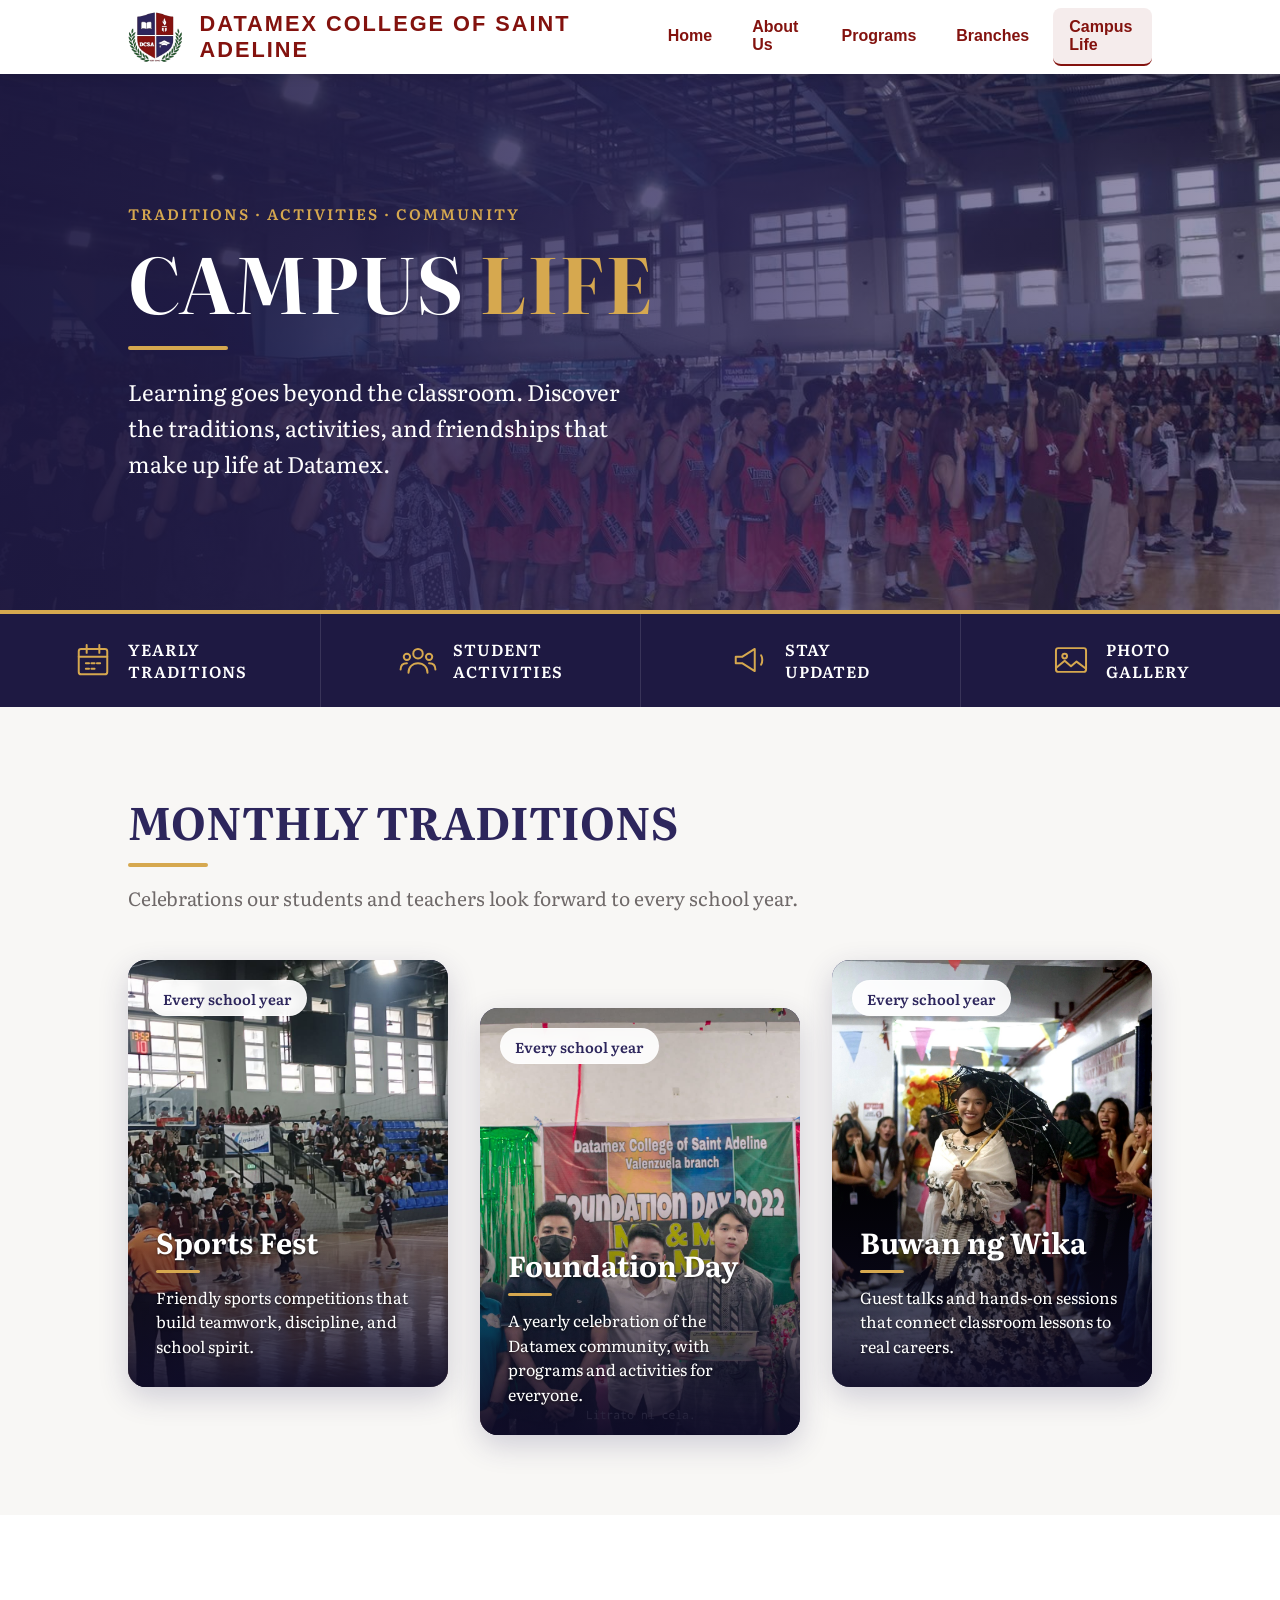
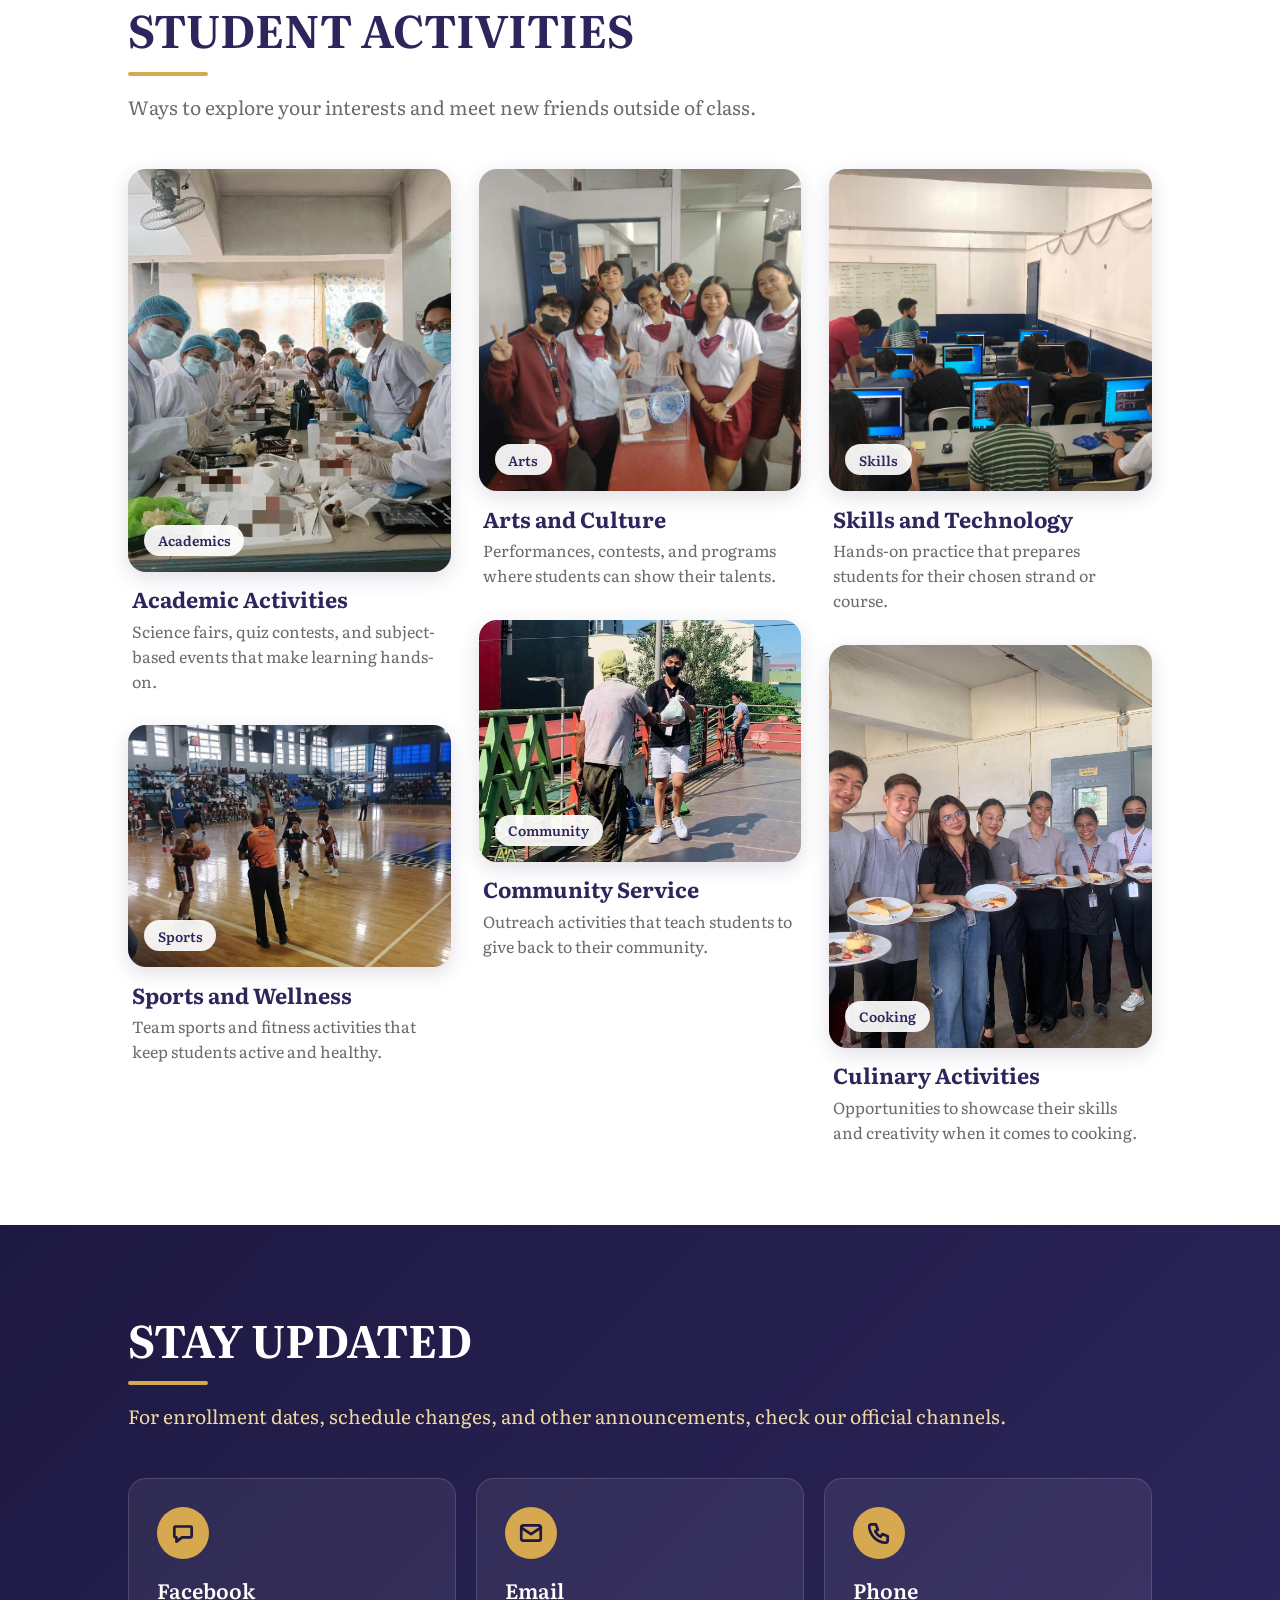
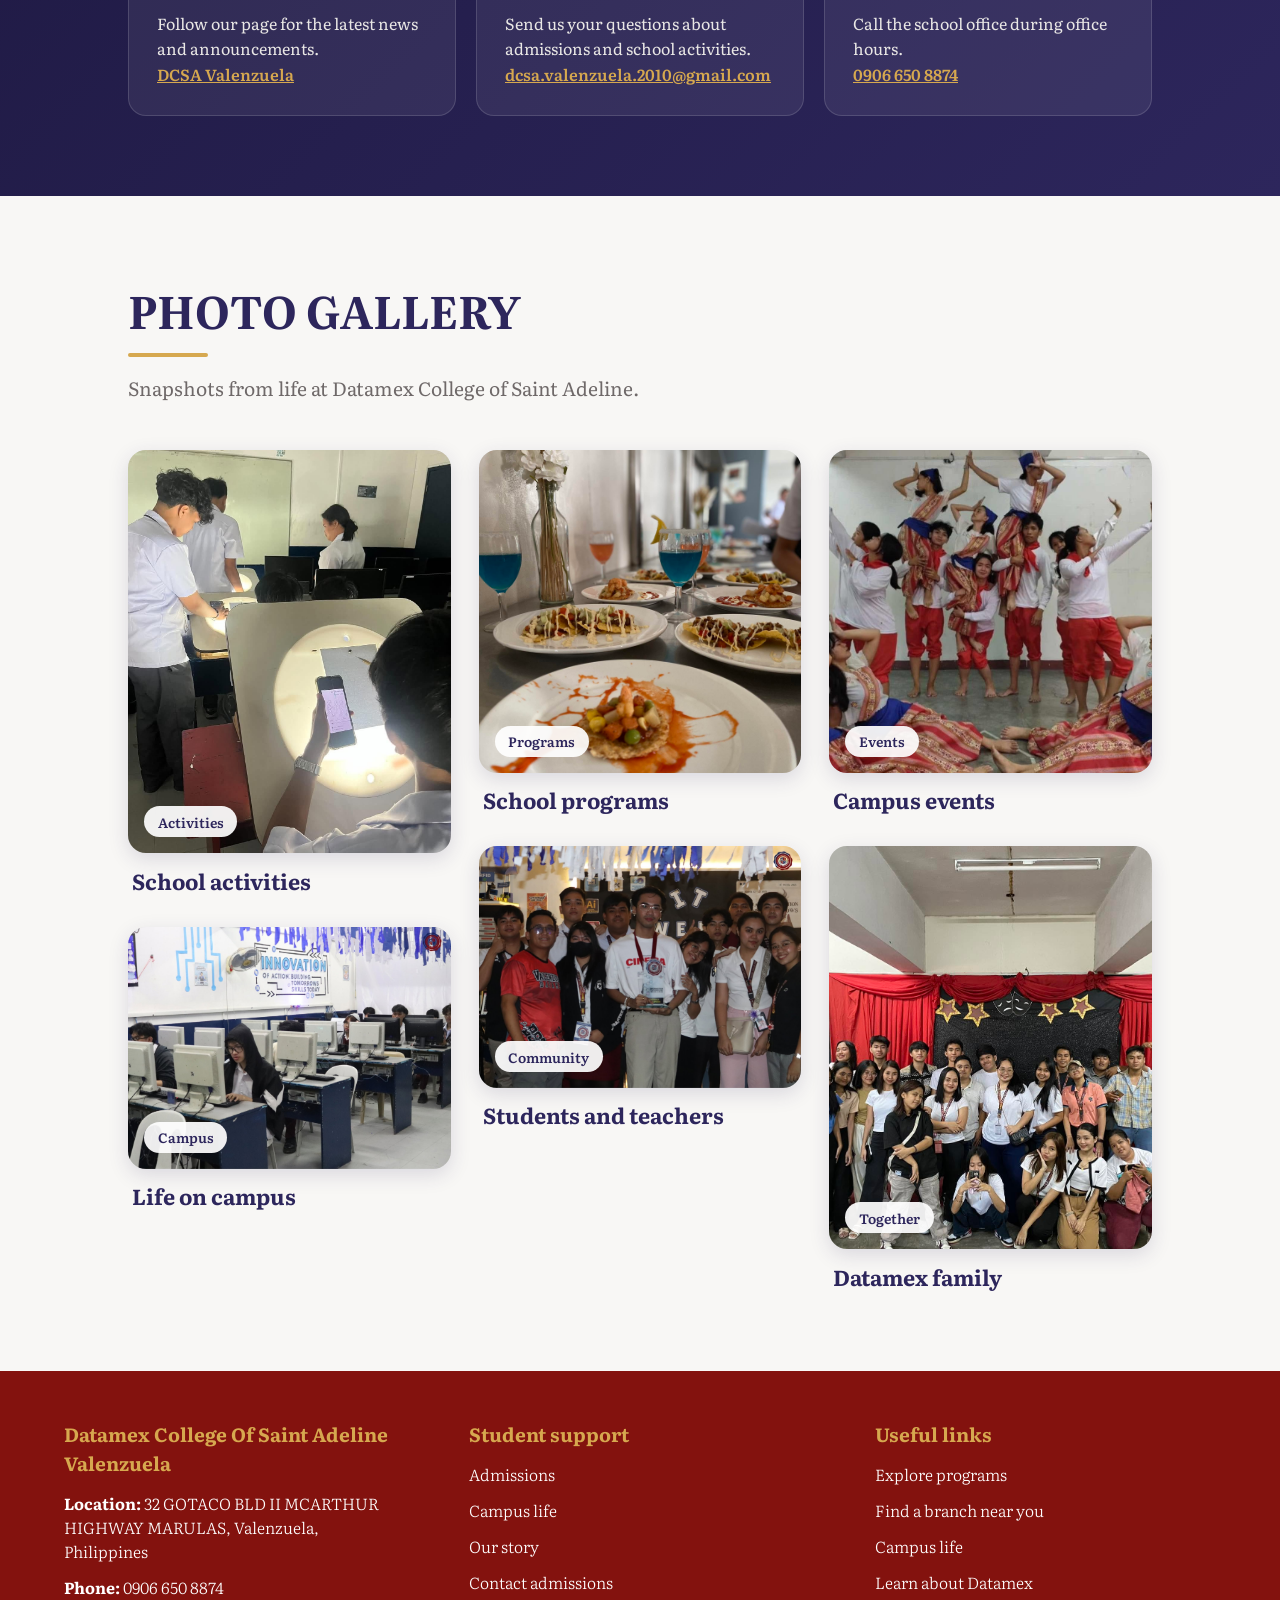
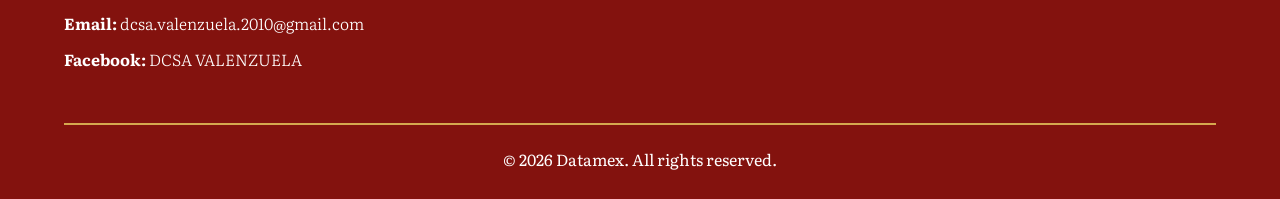
==== commit e56dbc42: "Changed Yearly to Monthly (Experimental)" ====
--- a/events.html
+++ b/events.html
@@ -93,7 +93,7 @@
 <!-- Yearly Traditions -->
 <section class="ev-section ev-traditions" id="traditions">
     <div class="ev-head">
-        <h2>Yearly Traditions</h2>
+        <h2>Monthly Traditions</h2>
         <p>Celebrations our students and teachers look forward to every school year.</p>
     </div>
 
